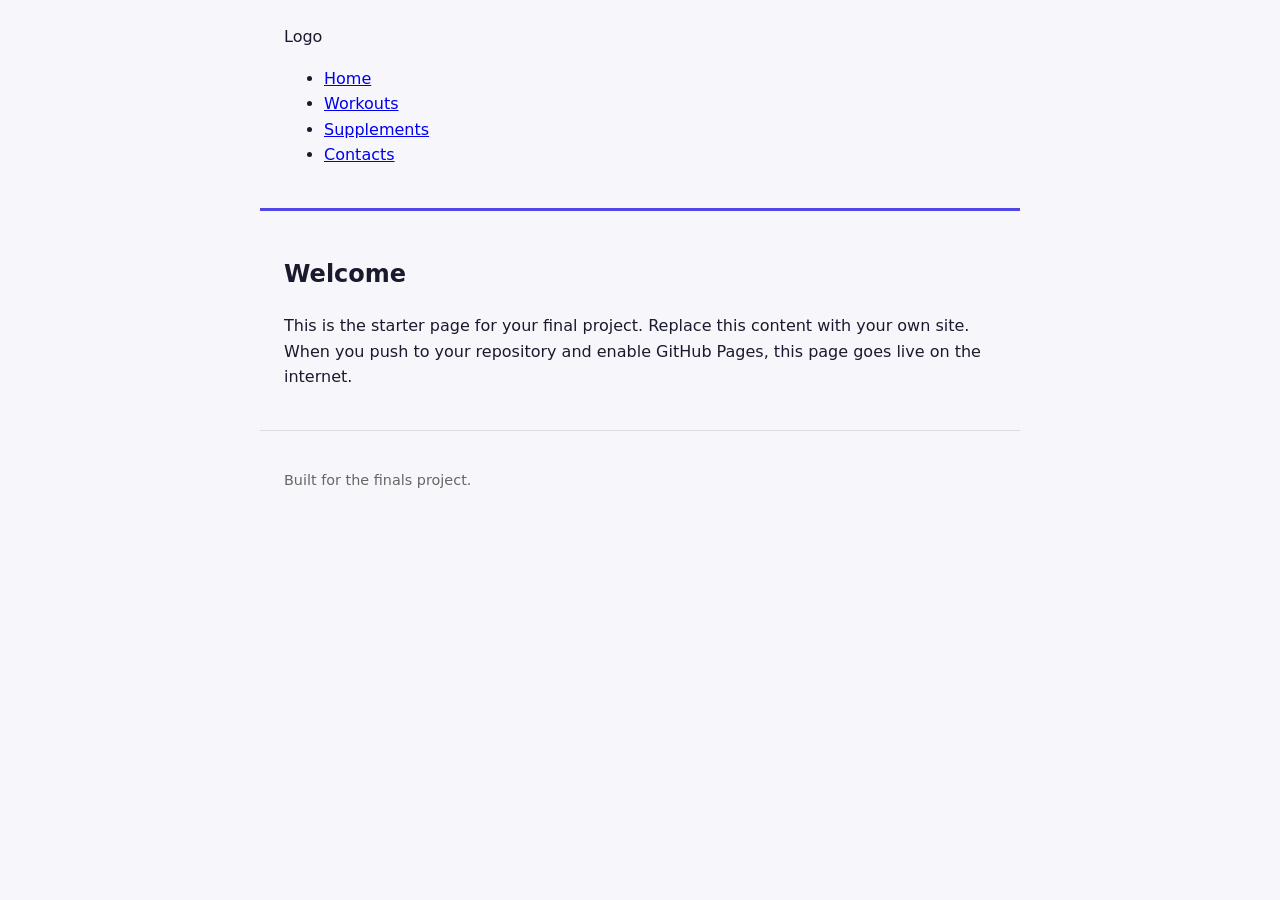
==== index.html @ b27b8a40 "Update" ====
<!DOCTYPE html>
<html lang="en">
<head>
  <meta charset="UTF-8" />
  <meta name="viewport" content="width=device-width, initial-scale=1.0" />
  <title>My Final Project</title>
  <link rel="stylesheet" href="style.css" />
</head>
<body>
  <header>
    <nav>
      <div class="logo">Logo</div>
      <ul class="nav-links">
        <li><a href="index.html">Home</a></li>
        <li><a href="#">Workouts</a></li>
        <li><a href="supplements.html">Supplements</a></li>
        <li><a href="#">Contacts</a></li>
      </ul>
    </nav>
  </header>

  <main>
    <section>
      <h2>Welcome</h2>
      <p>
        This is the starter page for your final project. Replace this content
        with your own site. When you push to your repository and enable GitHub
        Pages, this page goes live on the internet.
      </p>
    </section>
  </main>

  <footer>
    <p>Built for the finals project.</p>
  </footer>

  <script src="script.js"></script>
</body>
</html>
---- style.css ----
:root { --ink: #1a1a2e; --accent: #4f46e5; --bg: #f7f7fb; }
* { box-sizing: border-box; }
body { margin: 0; font-family: system-ui, sans-serif; color: var(--ink); background: var(--bg); line-height: 1.6; }
header, main, footer { max-width: 760px; margin: 0 auto; padding: 1.5rem; }
header { border-bottom: 3px solid var(--accent); }
h1 { color: var(--accent); margin: 0 0 .25rem; }
footer { color: #666; font-size: .9rem; border-top: 1px solid #ddd; }
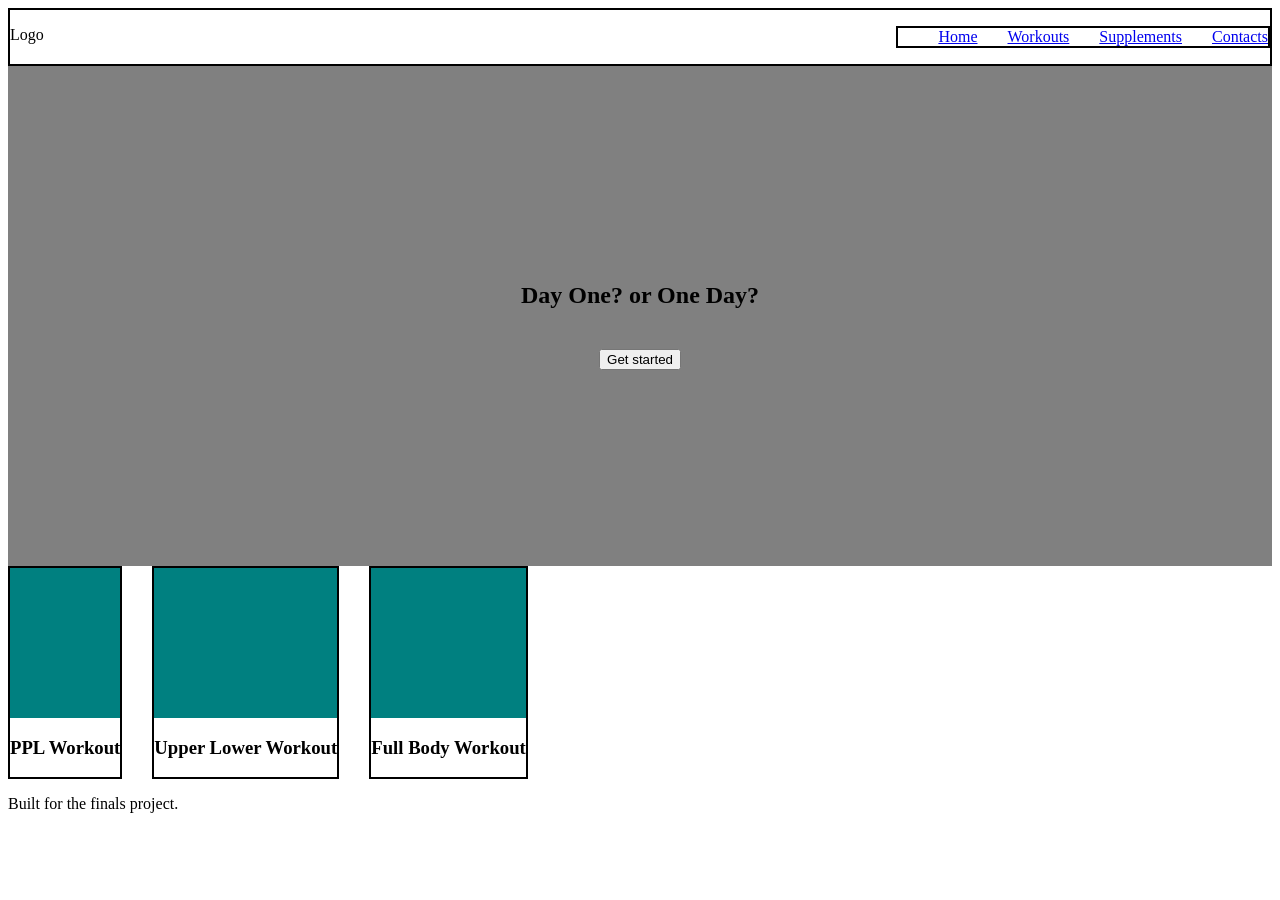
==== commit 535c75a2: "card update" ====
--- a/index.html
+++ b/index.html
@@ -9,7 +9,7 @@
 <body>
   <header>
     <nav>
-      <div class="logo">Logo</div>
+      <p class="logo">Logo</p>
       <ul class="nav-links">
         <li><a href="index.html">Home</a></li>
         <li><a href="#">Workouts</a></li>
@@ -20,13 +20,26 @@
   </header>
 
   <main>
-    <section>
-      <h2>Welcome</h2>
-      <p>
-        This is the starter page for your final project. Replace this content
-        with your own site. When you push to your repository and enable GitHub
-        Pages, this page goes live on the internet.
-      </p>
+    <section class="hero">
+      <h1>Day One? or One Day?</h1>
+      <button>Get started</button>
+    </section>
+
+    <section class="cards">
+      <div class="card">
+        <div class="card-img"></div>
+          <h3>PPL Workout</h3>
+      </div>
+
+      <div class="card">
+        <div class="card-img"></div>
+          <h3>Upper Lower Workout</h3>
+      </div>
+
+      <div class="card">
+        <div class="card-img"></div>
+          <h3>Full Body Workout</h3>
+      </div>
     </section>
   </main>
 
--- a/style.css
+++ b/style.css
@@ -1,7 +1,36 @@
-:root { --ink: #1a1a2e; --accent: #4f46e5; --bg: #f7f7fb; }
-* { box-sizing: border-box; }
-body { margin: 0; font-family: system-ui, sans-serif; color: var(--ink); background: var(--bg); line-height: 1.6; }
-header, main, footer { max-width: 760px; margin: 0 auto; padding: 1.5rem; }
-header { border-bottom: 3px solid var(--accent); }
-h1 { color: var(--accent); margin: 0 0 .25rem; }
-footer { color: #666; font-size: .9rem; border-top: 1px solid #ddd; }
+nav{
+    display: flex;
+    justify-content: space-between;
+    border: 2px solid black;
+}
+.nav-links{
+    display: flex;
+    gap: 30px;
+    list-style: none;
+    border: 2px solid black;
+}
+.hero{
+    display: flex;
+    text-align: center;
+    justify-content: center;
+    align-items: center;
+    flex-direction: column;
+    background-color: gray;
+    background-image: url();
+    background-size: cover;
+    height: 500px;
+}
+button{
+    margin-top: 20px;
+}
+.cards{
+    display: flex;
+    gap: 30px;
+}
+.card{
+    border: 2px solid black;
+}
+.card-img{
+    height: 150px;
+    background-color: teal;
+}
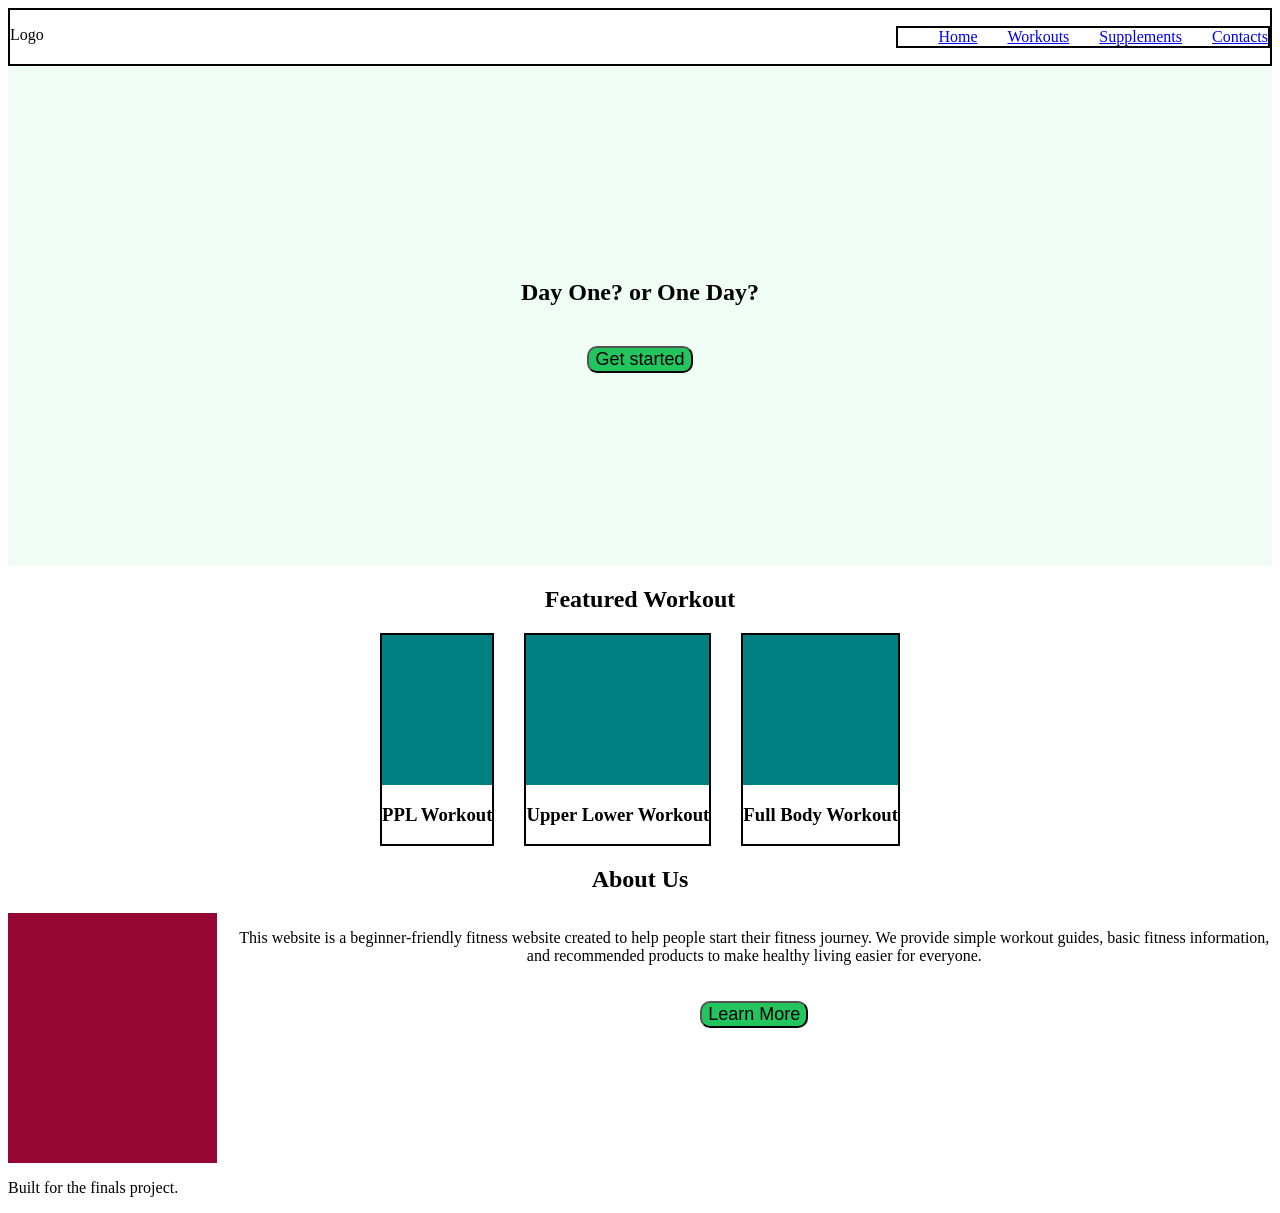
==== commit 71b6ea8e: "Updated home page" ====
--- a/index.html
+++ b/index.html
@@ -25,7 +25,12 @@
       <button>Get started</button>
     </section>
 
+    <section class="header">
+      <h2>Featured Workout</h2>
+    </section>
+
     <section class="cards">
+
       <div class="card">
         <div class="card-img"></div>
           <h3>PPL Workout</h3>
@@ -41,7 +46,20 @@
           <h3>Full Body Workout</h3>
       </div>
     </section>
+
+    <section class="about">
+      <h2>About Us</h2>
+      <div class="about-content">
+        <div class="about-img"></div>
+          <div class="about-text">
+            <p>This website is a beginner-friendly fitness website created to help people start their fitness journey. We provide simple workout guides, basic fitness information, and recommended products to make healthy living easier for everyone.</p>
+            <button>Learn More</button>
+          </div>
+      </div>
+    </section>
+  
   </main>
+
 
   <footer>
     <p>Built for the finals project.</p>
--- a/style.css
+++ b/style.css
@@ -15,15 +15,22 @@
     justify-content: center;
     align-items: center;
     flex-direction: column;
-    background-color: gray;
+    background-color: #F0FDF4;
     background-image: url();
     background-size: cover;
     height: 500px;
 }
 button{
+    background-color: #22C55E;
+    font-size: large;
     margin-top: 20px;
+    border-radius: 10px;
+}
+.header{
+    text-align: center;
 }
 .cards{
+    justify-content: center;
     display: flex;
     gap: 30px;
 }
@@ -33,4 +40,19 @@
 .card-img{
     height: 150px;
     background-color: teal;
+}
+.about{
+    text-align: center;
+}
+.about-content{
+    display: flex;
+    gap: 20px;
+}
+.about-img{
+    height: 250px;
+    width: 300px;
+    background-color: rgb(150, 6, 52);
+}
+.about-text{
+    justify-content: center;
 }
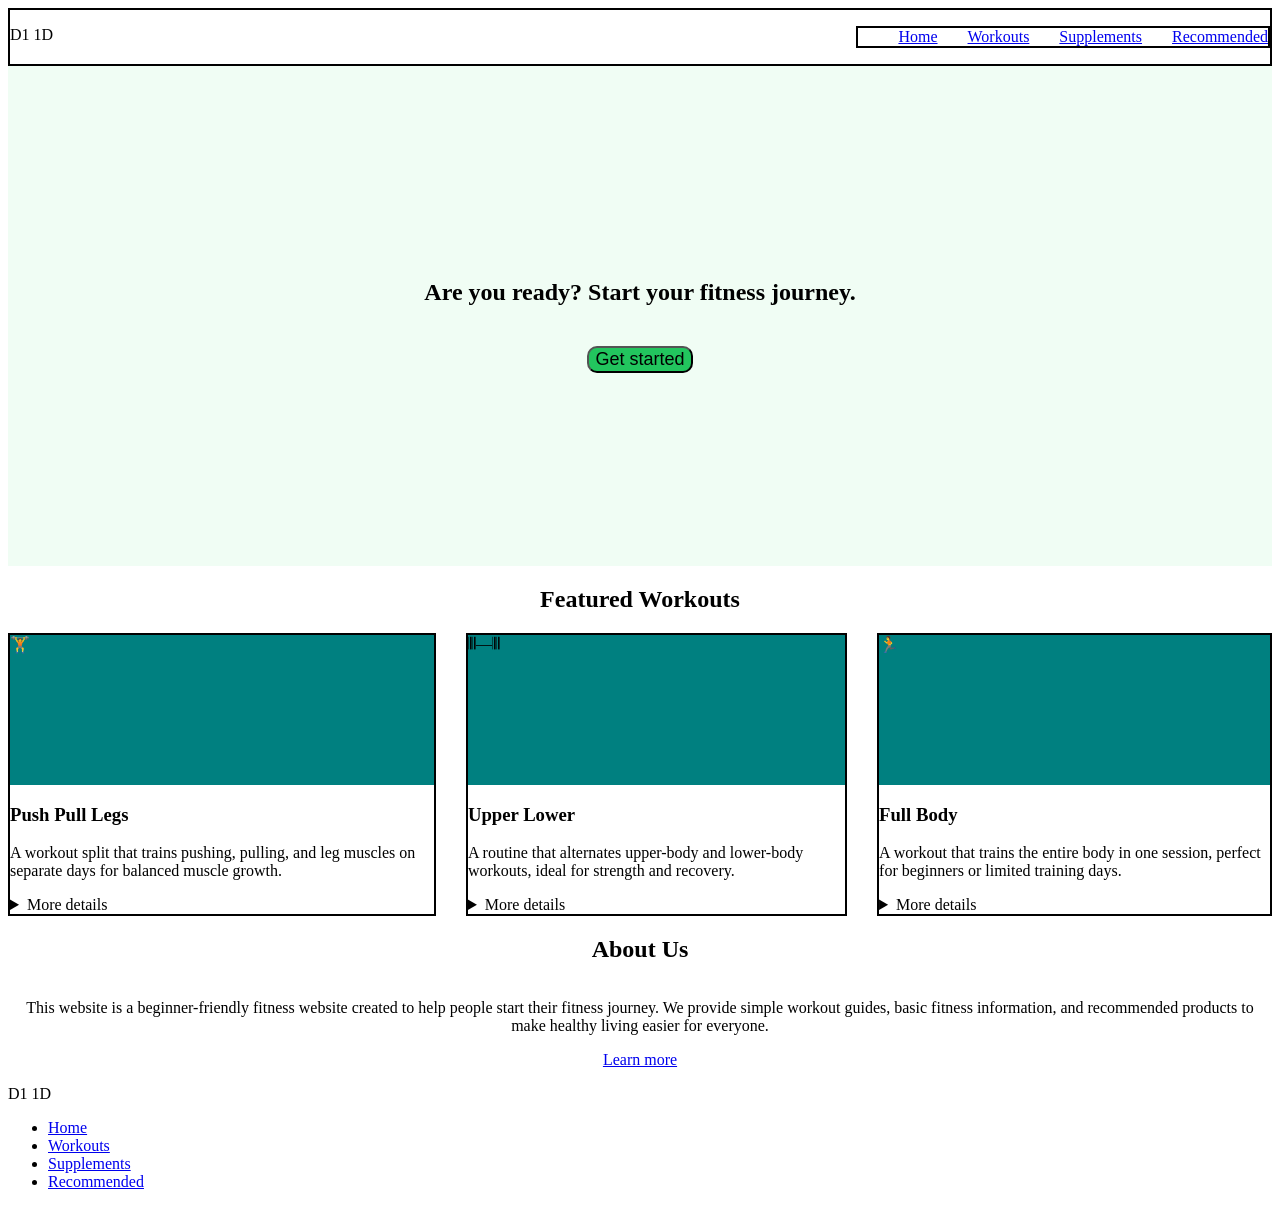
==== commit 4ec5bfe1: "hompage update" ====
--- a/index.html
+++ b/index.html
@@ -3,68 +3,84 @@
 <head>
   <meta charset="UTF-8" />
   <meta name="viewport" content="width=device-width, initial-scale=1.0" />
-  <title>My Final Project</title>
+  <title>One Day or Day One?</title>
+  <link href="https://fonts.googleapis.com/css2?family=Knewave&family=Poppins:wght@400;500;600;700&display=swap" rel="stylesheet" />
   <link rel="stylesheet" href="style.css" />
 </head>
 <body>
   <header>
     <nav>
-      <p class="logo">Logo</p>
+      <p class="logo">D1 1D</p>
       <ul class="nav-links">
         <li><a href="index.html">Home</a></li>
-        <li><a href="#">Workouts</a></li>
+        <li><a href="index.html#workouts">Workouts</a></li>
         <li><a href="supplements.html">Supplements</a></li>
-        <li><a href="#">Contacts</a></li>
+        <li><a href="recommended.html">Recommended</a></li>
       </ul>
     </nav>
   </header>
 
   <main>
     <section class="hero">
-      <h1>Day One? or One Day?</h1>
-      <button>Get started</button>
+      <h1>Are you ready? Start your fitness journey.</h1>
+      <button id="start-btn">Get started</button>
     </section>
 
-    <section class="header">
-      <h2>Featured Workout</h2>
+    <section class="header" id="workouts">
+      <h2>Featured Workouts</h2>
     </section>
 
     <section class="cards">
-
       <div class="card">
-        <div class="card-img"></div>
-          <h3>PPL Workout</h3>
+        <div class="card-img" aria-hidden="true">🏋️</div>
+        <h3>Push Pull Legs</h3>
+        <p>A workout split that trains pushing, pulling, and leg muscles on separate days for balanced muscle growth.</p>
+        <details>
+          <summary>More details</summary>
+          <p>Day 1 is Push (chest, shoulders, triceps). Day 2 is Pull (back, biceps). Day 3 is Legs. Rest when you need to.</p>
+        </details>
       </div>
-
       <div class="card">
-        <div class="card-img"></div>
-          <h3>Upper Lower Workout</h3>
+        <div class="card-img" aria-hidden="true">𝄂𝄂—𝄂𝄂</div>
+        <h3>Upper Lower</h3>
+        <p>A routine that alternates upper-body and lower-body workouts, ideal for strength and recovery.</p>
+        <details>
+          <summary>More details</summary>
+          <p>Upper days train chest, back, shoulders, and arms. Lower days train legs and glutes. A simple week is Upper, Lower, rest, Upper, Lower.</p>
+        </details>
       </div>
-
       <div class="card">
-        <div class="card-img"></div>
-          <h3>Full Body Workout</h3>
+        <div class="card-img" aria-hidden="true">🏃</div>
+        <h3>Full Body</h3>
+        <p>A workout that trains the entire body in one session, perfect for beginners or limited training days.</p>
+        <details>
+          <summary>More details</summary>
+          <p>Train every major muscle in each session. Do it 3 days a week with a rest day in between.</p>
+        </details>
       </div>
     </section>
 
     <section class="about">
       <h2>About Us</h2>
       <div class="about-content">
-        <div class="about-img"></div>
-          <div class="about-text">
-            <p>This website is a beginner-friendly fitness website created to help people start their fitness journey. We provide simple workout guides, basic fitness information, and recommended products to make healthy living easier for everyone.</p>
-            <button>Learn More</button>
-          </div>
+        <div class="about-text">
+          <p>This website is a beginner-friendly fitness website created to help people start their fitness journey. We provide simple workout guides, basic fitness information, and recommended products to make healthy living easier for everyone.</p>
+          <a class="btn" href="supplements.html">Learn more</a>
+        </div>
       </div>
     </section>
-  
   </main>
 
-
   <footer>
-    <p>Built for the finals project.</p>
+    <p class="logo">D1 1D</p>
+    <ul class="footer-links">
+      <li><a href="index.html">Home</a></li>
+      <li><a href="index.html#workouts">Workouts</a></li>
+      <li><a href="supplements.html">Supplements</a></li>
+      <li><a href="recommended.html">Recommended</a></li>
+    </ul>
   </footer>
 
   <script src="script.js"></script>
 </body>
-</html>
+</html>
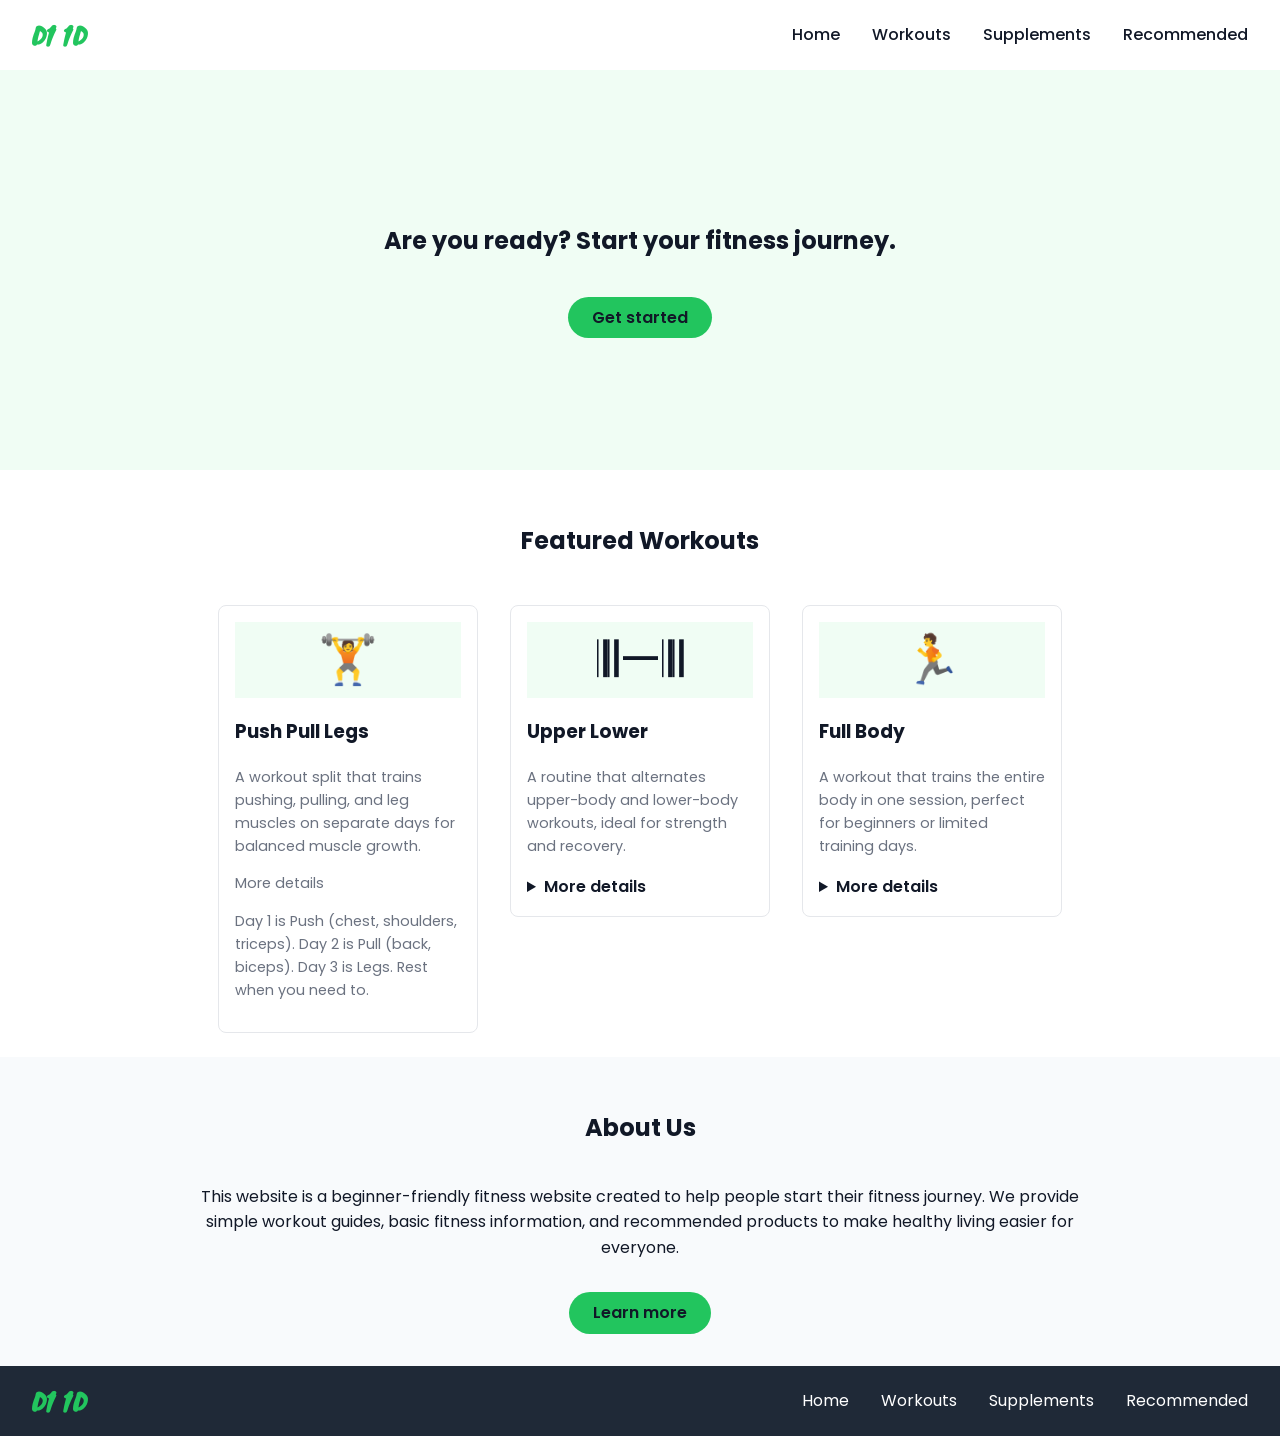
==== commit d88169c4: "Update index.html Replaced details element with paragraph for more details." ====
--- a/index.html
+++ b/index.html
@@ -35,10 +35,10 @@
         <div class="card-img" aria-hidden="true">🏋️</div>
         <h3>Push Pull Legs</h3>
         <p>A workout split that trains pushing, pulling, and leg muscles on separate days for balanced muscle growth.</p>
-        <details>
-          <summary>More details</summary>
+        <p>
+          <p>More details</p>
           <p>Day 1 is Push (chest, shoulders, triceps). Day 2 is Pull (back, biceps). Day 3 is Legs. Rest when you need to.</p>
-        </details>
+        </p>
       </div>
       <div class="card">
         <div class="card-img" aria-hidden="true">𝄂𝄂—𝄂𝄂</div>
@@ -83,4 +83,4 @@
 
   <script src="script.js"></script>
 </body>
-</html>+</html>
--- a/style.css
+++ b/style.css
@@ -1,58 +1,117 @@
-nav{
-    display: flex;
-    justify-content: space-between;
-    border: 2px solid black;
+* { box-sizing: border-box; }
+
+body {
+  margin: 0;
+  font-family: 'Poppins', sans-serif;
+  color: #111827;
+  line-height: 1.6;
+  display: flex;
+  flex-direction: column;
+  min-height: 100vh;
 }
-.nav-links{
-    display: flex;
-    gap: 30px;
-    list-style: none;
-    border: 2px solid black;
+
+main {
+  flex: 1;
 }
-.hero{
-    display: flex;
-    text-align: center;
-    justify-content: center;
-    align-items: center;
-    flex-direction: column;
-    background-color: #F0FDF4;
-    background-image: url();
-    background-size: cover;
-    height: 500px;
+
+a { color: inherit; }
+
+nav {
+  display: flex;
+  justify-content: space-between;
+  align-items: center;
+  padding: 16px 32px;
 }
-button{
-    background-color: #22C55E;
-    font-size: large;
-    margin-top: 20px;
-    border-radius: 10px;
+.logo { font-family: 'Knewave', cursive; font-size: 1.5rem; margin: 0; color: #22C55E; }
+.nav-links, .footer-links { display: flex; gap: 32px; list-style: none; margin: 0; padding: 0; }
+.nav-links a { text-decoration: none; font-weight: 500; }
+.nav-links a:hover, .nav-links a:focus { color: #22C55E; }
+
+footer {
+  display: flex;
+  justify-content: space-between;
+  align-items: center;
+  background: #1F2937;
+  color: #fff;
+  padding: 16px 32px;
 }
-.header{
-    text-align: center;
+.footer-links a { text-decoration: none; }
+
+button, .btn {
+  display: inline-block;
+  background: #22C55E;
+  color: #111827;
+  font: inherit;
+  font-weight: 600;
+  border: none;
+  border-radius: 999px;
+  padding: 8px 24px;
+  cursor: pointer;
+  text-decoration: none;
+  margin-top: 16px;
 }
-.cards{
-    justify-content: center;
-    display: flex;
-    gap: 30px;
+
+.hero, .page-title {
+  background: #F0FDF4;
+  text-align: center;
 }
-.card{
-    border: 2px solid black;
+.hero {
+  display: flex;
+  flex-direction: column;
+  justify-content: center;
+  align-items: center;
+  height: 400px;
+  padding: 24px;
 }
-.card-img{
-    height: 150px;
-    background-color: teal;
+.page-title { padding: 40px 24px; }
+.page-title p { max-width: 600px; margin: 0 auto; color: #6B7280; }
+
+.header { text-align: center; padding-top: 32px; }
+.cards {
+  display: flex;
+  flex-wrap: wrap;
+  justify-content: center;
+  align-items: flex-start; 
+  gap: 32px;
+  padding: 24px;
 }
-.about{
-    text-align: center;
+.card {
+  flex: 0 1 260px;
+  border: 1px solid #E5E7EB;
+  border-radius: 8px;
+  padding: 16px;
 }
-.about-content{
-    display: flex;
-    gap: 20px;
+.card:hover { border-color: #22C55E; }
+.card-img {
+  display: flex;
+  justify-content: center;
+  align-items: center;
+  font-size: 3rem;
+  background: #F0FDF4;
 }
-.about-img{
-    height: 250px;
-    width: 300px;
-    background-color: rgb(150, 6, 52);
+.card p { color: #6B7280; font-size: 0.9rem; }
+
+details { margin-top: 16px; }
+summary { cursor: pointer; font-weight: 600; }
+details p { margin: 8px 0 0; }
+
+.about { text-align: center; background: #F8FAFC; padding: 32px; }
+.about-content {
+  display: flex;
+  align-items: center;
+  justify-content: center;
+  gap: 32px;
+  max-width: 900px;
+  margin: 0 auto;
+  text-align: center; /* Fix: Centered the "Learn more" button */
 }
-.about-text{
-    justify-content: center;
+.about-img { flex: 0 0 300px; height: 250px; background: #E5E7EB; border-radius: 8px; }
+
+
+@media (max-width: 768px) {
+  nav, footer { flex-direction: column; gap: 16px; }
+  .nav-links, .footer-links { gap: 16px; flex-wrap: wrap; justify-content: center; }
+  .about-content { flex-direction: column; }
+  .about-img { flex: none; width: 100%; }
+  .hero { height: 320px; }
 }
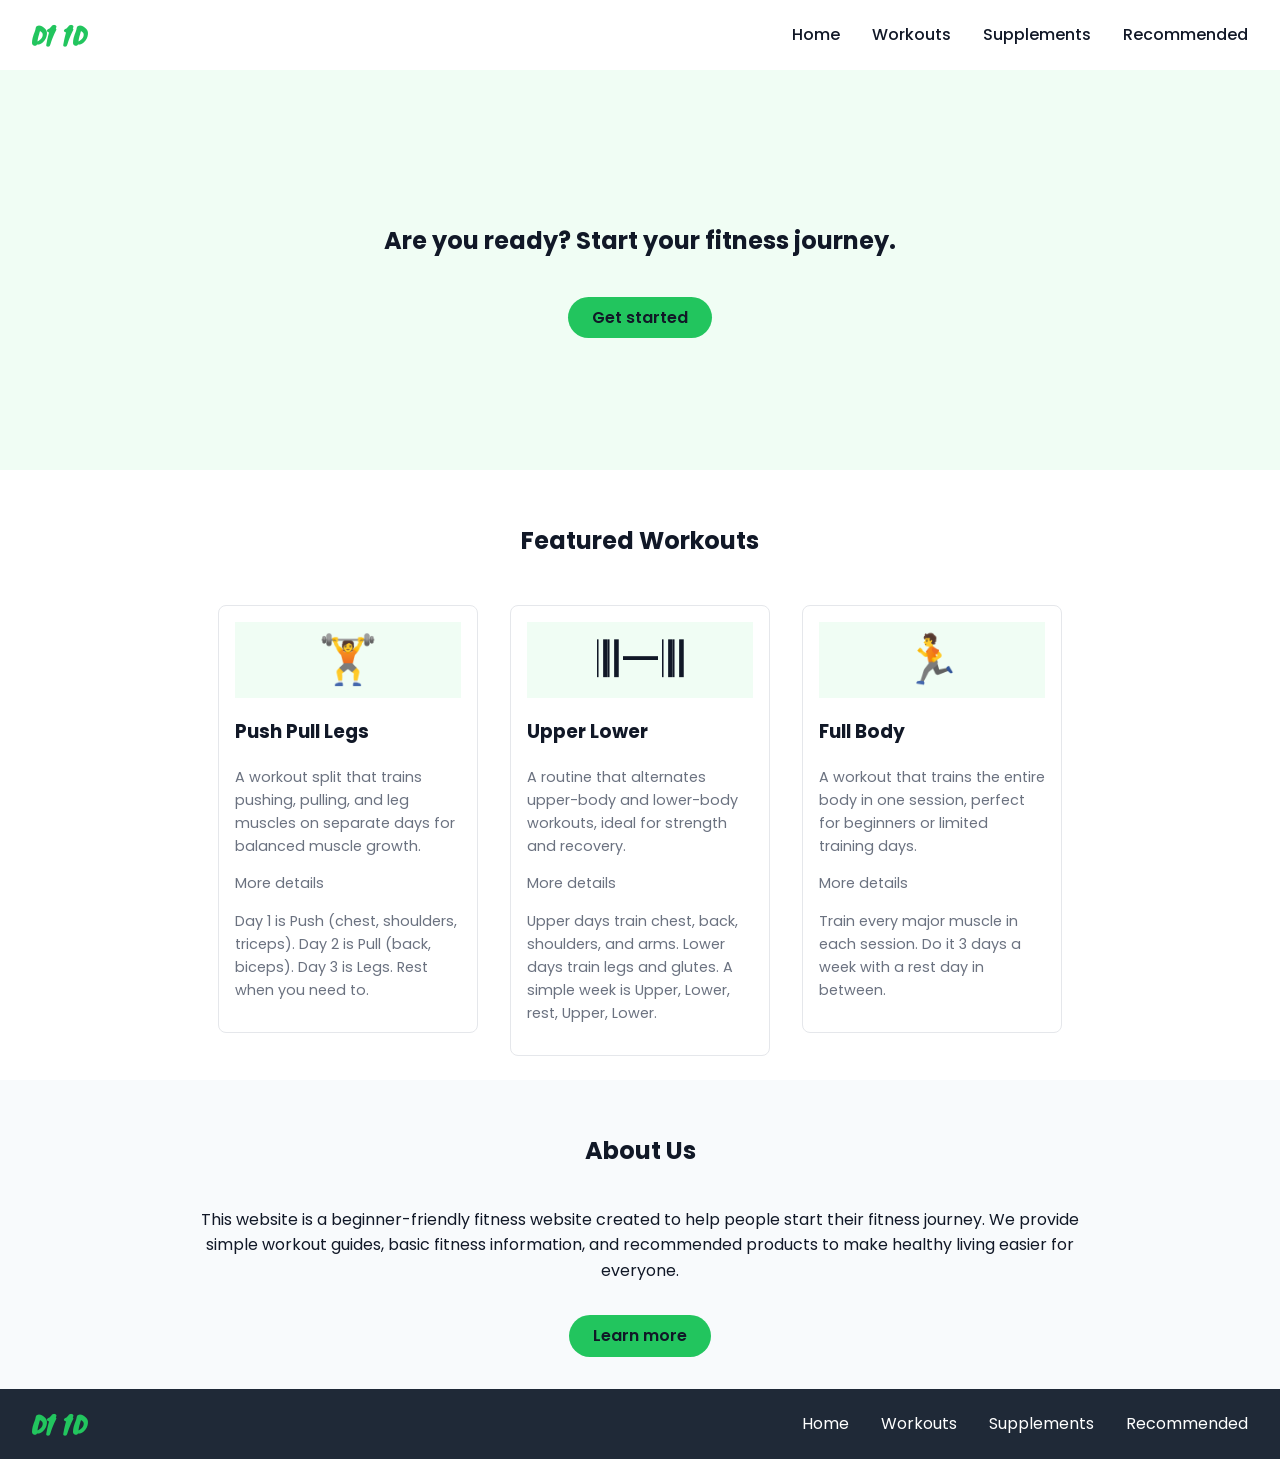
==== commit 297f52ef: "Update index.html" ====
--- a/index.html
+++ b/index.html
@@ -44,19 +44,19 @@
         <div class="card-img" aria-hidden="true">𝄂𝄂—𝄂𝄂</div>
         <h3>Upper Lower</h3>
         <p>A routine that alternates upper-body and lower-body workouts, ideal for strength and recovery.</p>
-        <details>
-          <summary>More details</summary>
+        <p>
+          <p>More details</p>
           <p>Upper days train chest, back, shoulders, and arms. Lower days train legs and glutes. A simple week is Upper, Lower, rest, Upper, Lower.</p>
-        </details>
+        </p>
       </div>
       <div class="card">
         <div class="card-img" aria-hidden="true">🏃</div>
         <h3>Full Body</h3>
         <p>A workout that trains the entire body in one session, perfect for beginners or limited training days.</p>
-        <details>
-          <summary>More details</summary>
+        <p>
+          <p>More details</p>
           <p>Train every major muscle in each session. Do it 3 days a week with a rest day in between.</p>
-        </details>
+        </p>
       </div>
     </section>
 
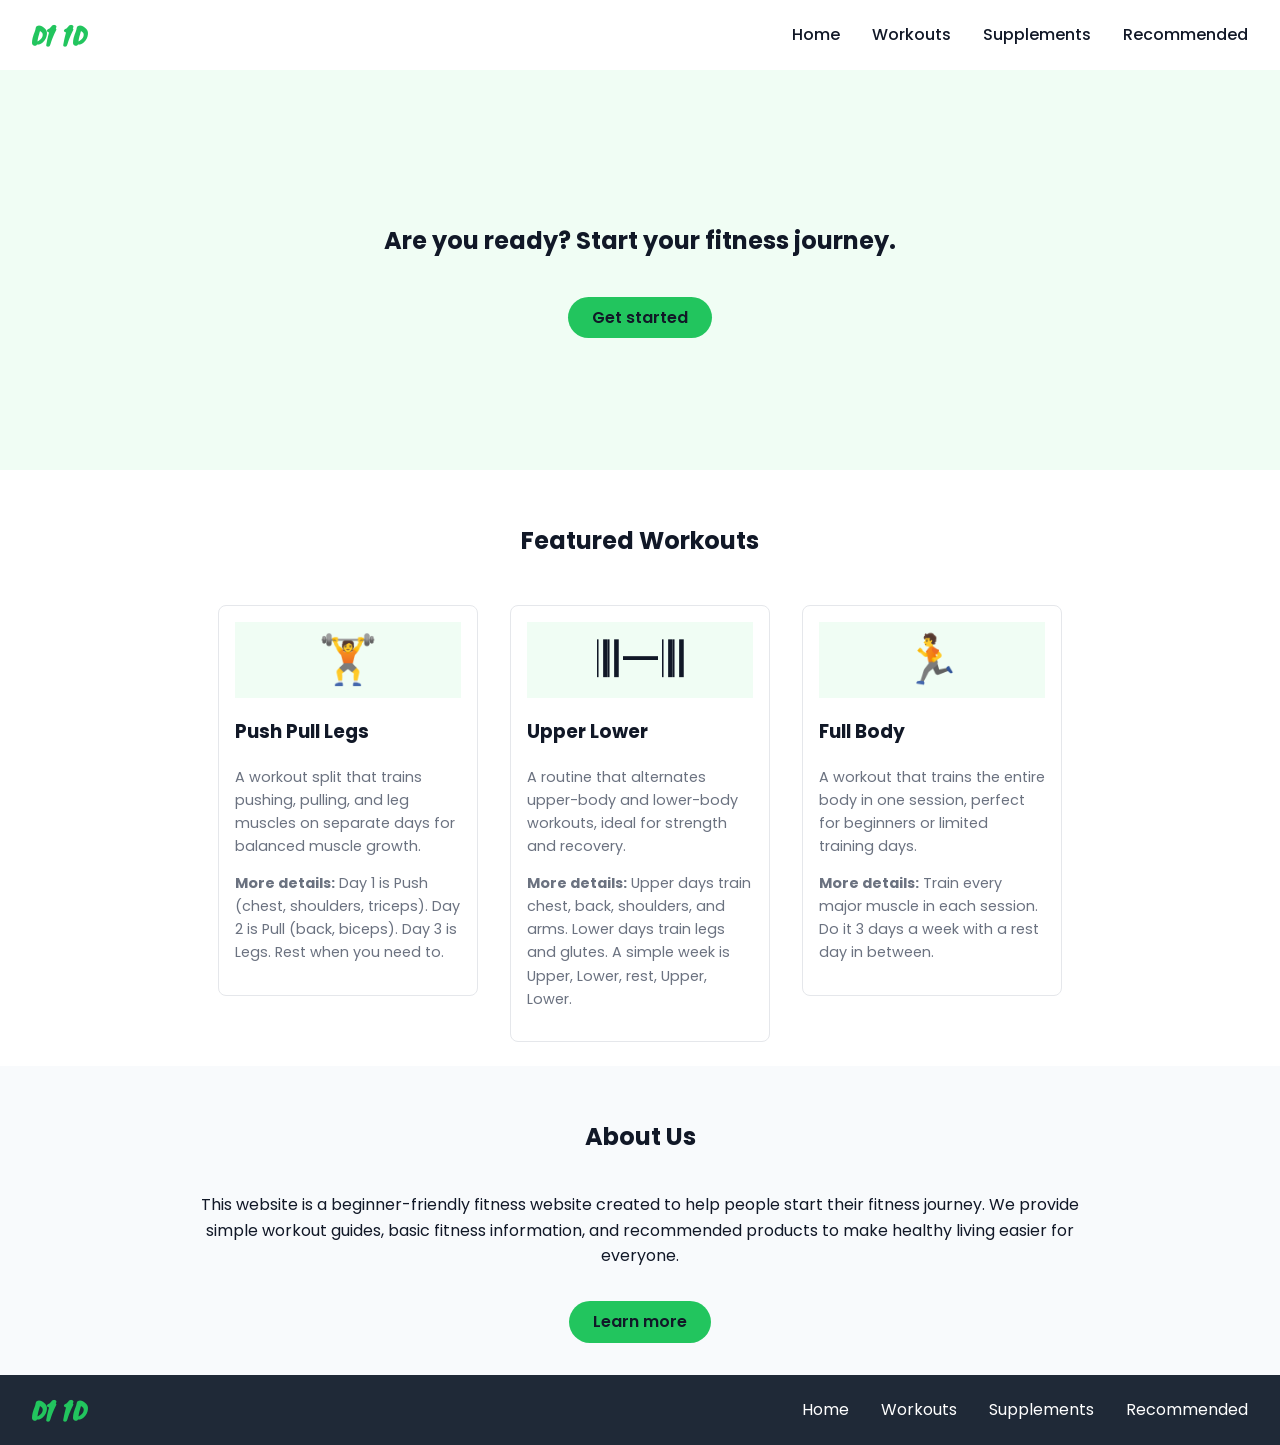
==== commit dcc2edbc: "Update index.html" ====
--- a/index.html
+++ b/index.html
@@ -32,31 +32,22 @@
 
     <section class="cards">
       <div class="card">
-        <div class="card-img" aria-hidden="true">🏋️</div>
+        <div class="card-img">🏋️</div>
         <h3>Push Pull Legs</h3>
         <p>A workout split that trains pushing, pulling, and leg muscles on separate days for balanced muscle growth.</p>
-        <p>
-          <p>More details</p>
-          <p>Day 1 is Push (chest, shoulders, triceps). Day 2 is Pull (back, biceps). Day 3 is Legs. Rest when you need to.</p>
-        </p>
+        <p><strong>More details:</strong> Day 1 is Push (chest, shoulders, triceps). Day 2 is Pull (back, biceps). Day 3 is Legs. Rest when you need to.</p>
       </div>
       <div class="card">
-        <div class="card-img" aria-hidden="true">𝄂𝄂—𝄂𝄂</div>
+        <div class="card-img">𝄂𝄂—𝄂𝄂</div>
         <h3>Upper Lower</h3>
         <p>A routine that alternates upper-body and lower-body workouts, ideal for strength and recovery.</p>
-        <p>
-          <p>More details</p>
-          <p>Upper days train chest, back, shoulders, and arms. Lower days train legs and glutes. A simple week is Upper, Lower, rest, Upper, Lower.</p>
-        </p>
+        <p><strong>More details:</strong> Upper days train chest, back, shoulders, and arms. Lower days train legs and glutes. A simple week is Upper, Lower, rest, Upper, Lower.</p>
       </div>
       <div class="card">
-        <div class="card-img" aria-hidden="true">🏃</div>
+        <div class="card-img">🏃</div>
         <h3>Full Body</h3>
         <p>A workout that trains the entire body in one session, perfect for beginners or limited training days.</p>
-        <p>
-          <p>More details</p>
-          <p>Train every major muscle in each session. Do it 3 days a week with a rest day in between.</p>
-        </p>
+        <p><strong>More details:</strong> Train every major muscle in each session. Do it 3 days a week with a rest day in between.</p>
       </div>
     </section>
 
